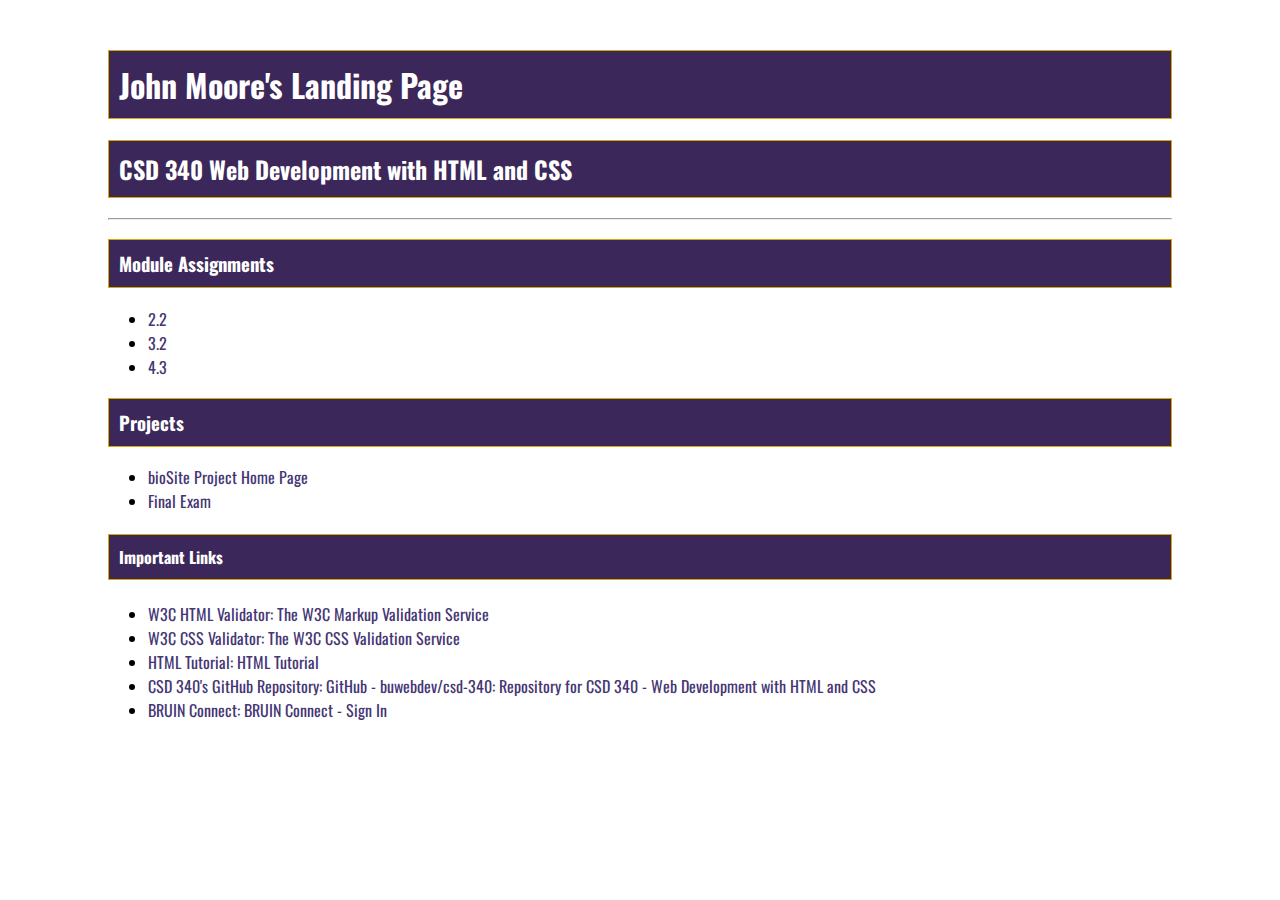
==== index.html @ d5297e99 "4.2" ====
<!DOCTYPE html>    
<html lang="en">
<head>
    <title>John Moore's CSD 340 Landing Page</title>
    <link rel="preconnect" href="https://fonts.googleapis.com"> 
    <link rel="preconnect" href="https://fonts.gstatic.com" crossorigin> 
    <link href="https://fonts.googleapis.com/css2?family=Oswald:wght@300;400;500;700&display=swap" rel="stylesheet">
    <link rel="stylesheet" type="text/css" href="site.css">
</head>

<body>
    <div id="container">
        <h1>John Moore's Landing Page</h1>
        <h2>CSD 340 Web Development with HTML and CSS</h2>
        <hr />
        <h3>Module Assignments</h3>
        <ul>
            <li><a href="./module-2/moore_EX1.html">2.2</a></li>
            <li><a href="./module-3/moore_EX2.html">3.2</a></li>
            <li><a href="./module-4/moore_EX3.html">4.3</a></li>
        </ul>
        <h3>Projects</h3>
        <ul>
            <li><a href="#">bioSite Project Home Page</a></li>
            <li><a href="#">Final Exam</a></li>
        </ul>
        <h4>Important Links</h4>
        <ul>
            <li><a href="https://validator.w3.org">W3C HTML Validator: The W3C Markup Validation Service</a></li>
            <li><a href="https://jigsaw.w3.org/css-validator/"> W3C CSS Validator: The W3C CSS Validation Service  </a></li>
            <li><a href="https://www.w3schools.com/html/">HTML Tutorial: HTML Tutorial</a></li>
            <li><a href="https://github.com/buwebdev/csd-340">CSD 340's GitHub Repository: GitHub - buwebdev/csd-340: Repository for CSD 340 - Web Development with HTML and CSS</a></li>
            <li><a href="https://bruinconnect.bellevue.edu/app/UserHome">BRUIN Connect: BRUIN Connect - Sign In</a></li>    
             
        </ul>
    </div>
</body>

</html>
---- site.css ----
:root {
    --primary-color: #3c275a;
    --secondary-color: #453674;
    --tertiary-color: #4f3674;
    --accent-color: #d6a800;
}
body {
    font-family: Oswald, Verdana, Arial, sans-serif;
}

#container {
    margin: 50px 100px 0 100px;
}

h1, h2, h3, h4 {
    background: var(--primary-color);
    color: #fff;
    border: 1px solid var(--accent-color);
    padding: 10px
}

a {
    color: var(--secondary-color);
    text-decoration: none;
}

a:hover {
    background: var(--accent-color);
    color: var(--tertiary-color);
}

a:visited {
    color: var(--primary-color);
}
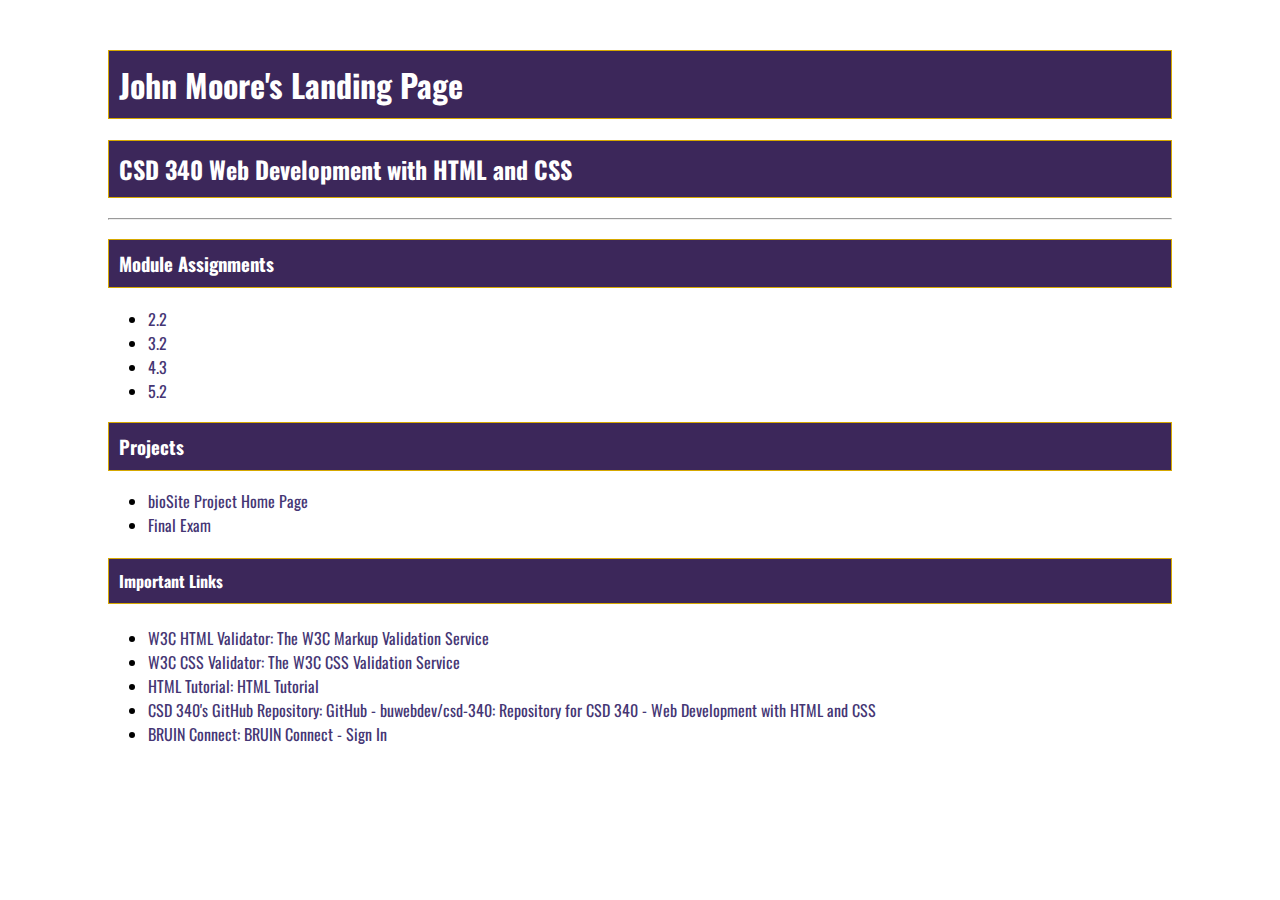
==== commit d9010749: "module 5" ====
--- a/index.html
+++ b/index.html
@@ -18,6 +18,7 @@
             <li><a href="./module-2/moore_EX1.html">2.2</a></li>
             <li><a href="./module-3/moore_EX2.html">3.2</a></li>
             <li><a href="./module-4/moore_EX3.html">4.3</a></li>
+            <li><a href="./module-5/moore_EX4.html">5.2</a></li>
         </ul>
         <h3>Projects</h3>
         <ul>
--- a/site.css
+++ b/site.css
@@ -4,6 +4,7 @@
     --tertiary-color: #4f3674;
     --accent-color: #d6a800;
 }
+
 body {
     font-family: Oswald, Verdana, Arial, sans-serif;
 }
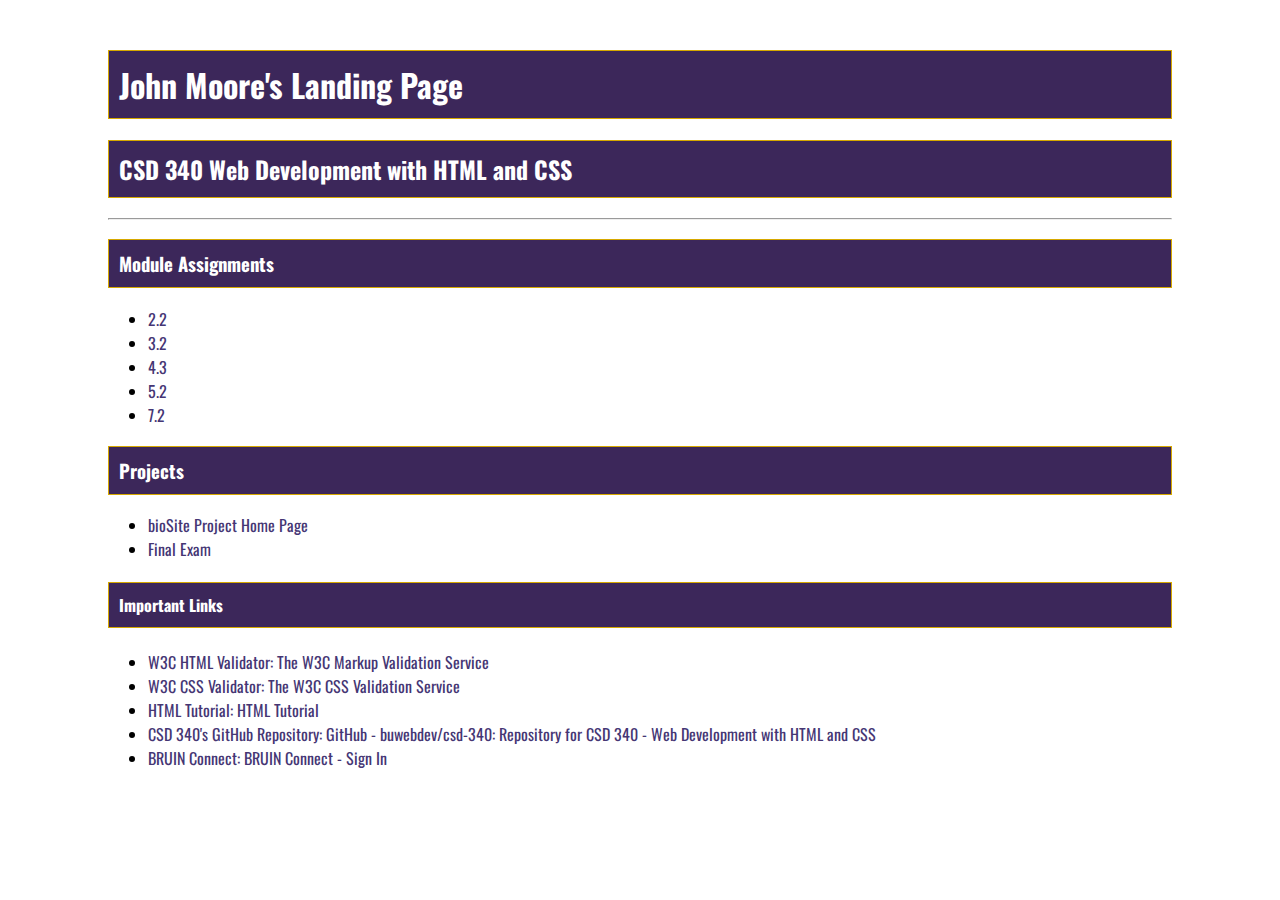
==== commit 119fd52d: "module 7" ====
--- a/index.html
+++ b/index.html
@@ -19,6 +19,7 @@
             <li><a href="./module-3/moore_EX2.html">3.2</a></li>
             <li><a href="./module-4/moore_EX3.html">4.3</a></li>
             <li><a href="./module-5/moore_EX4.html">5.2</a></li>
+            <li><a href="./module-7/moore_EX5.html">7.2</a></li>
         </ul>
         <h3>Projects</h3>
         <ul>
@@ -32,7 +33,6 @@
             <li><a href="https://www.w3schools.com/html/">HTML Tutorial: HTML Tutorial</a></li>
             <li><a href="https://github.com/buwebdev/csd-340">CSD 340's GitHub Repository: GitHub - buwebdev/csd-340: Repository for CSD 340 - Web Development with HTML and CSS</a></li>
             <li><a href="https://bruinconnect.bellevue.edu/app/UserHome">BRUIN Connect: BRUIN Connect - Sign In</a></li>    
-             
         </ul>
     </div>
 </body>
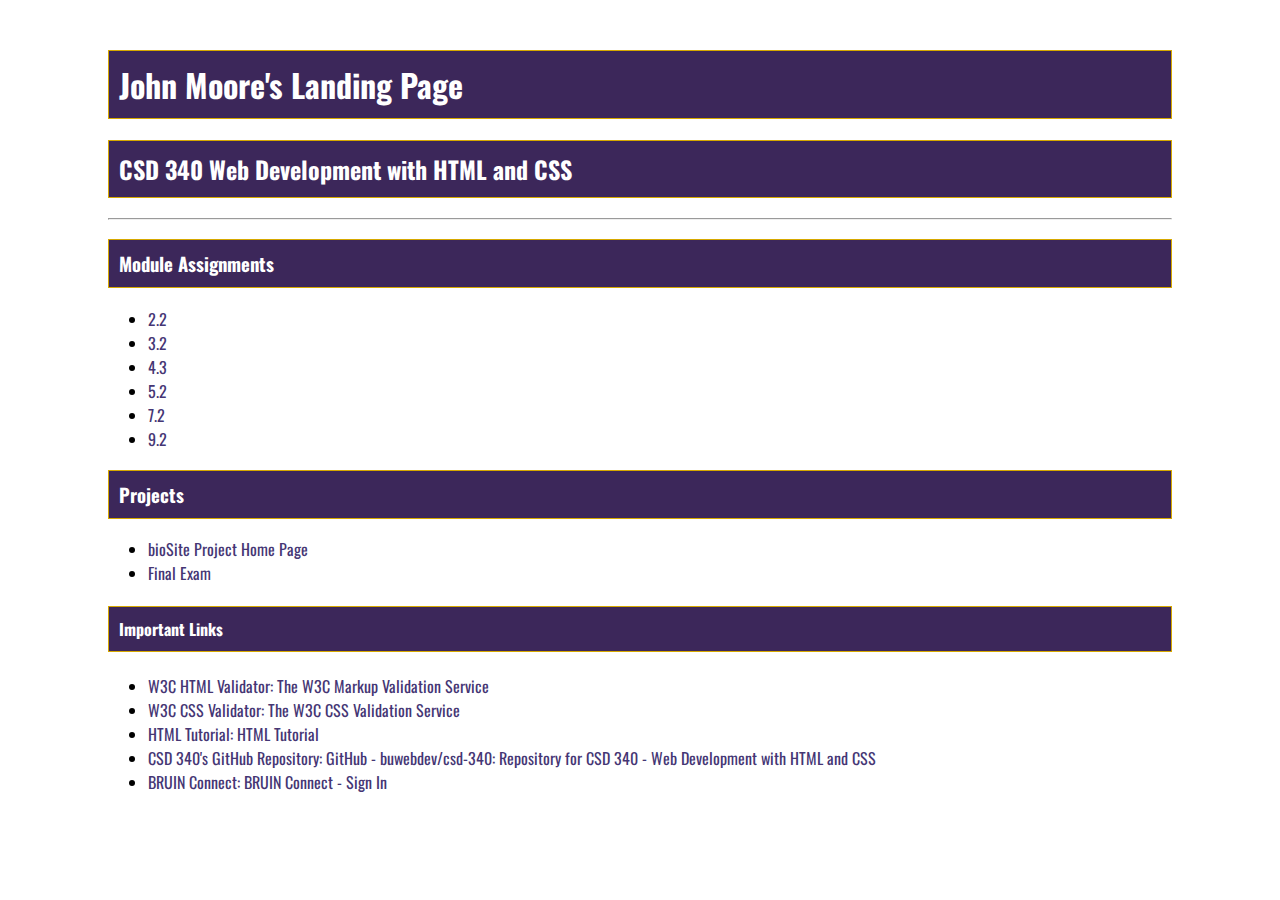
==== commit b25ade24: "mod 9" ====
--- a/index.html
+++ b/index.html
@@ -20,6 +20,7 @@
             <li><a href="./module-4/moore_EX3.html">4.3</a></li>
             <li><a href="./module-5/moore_EX4.html">5.2</a></li>
             <li><a href="./module-7/moore_EX5.html">7.2</a></li>
+            <li><a href="./module-9/moore_EX6.html">9.2</a></li>
         </ul>
         <h3>Projects</h3>
         <ul>
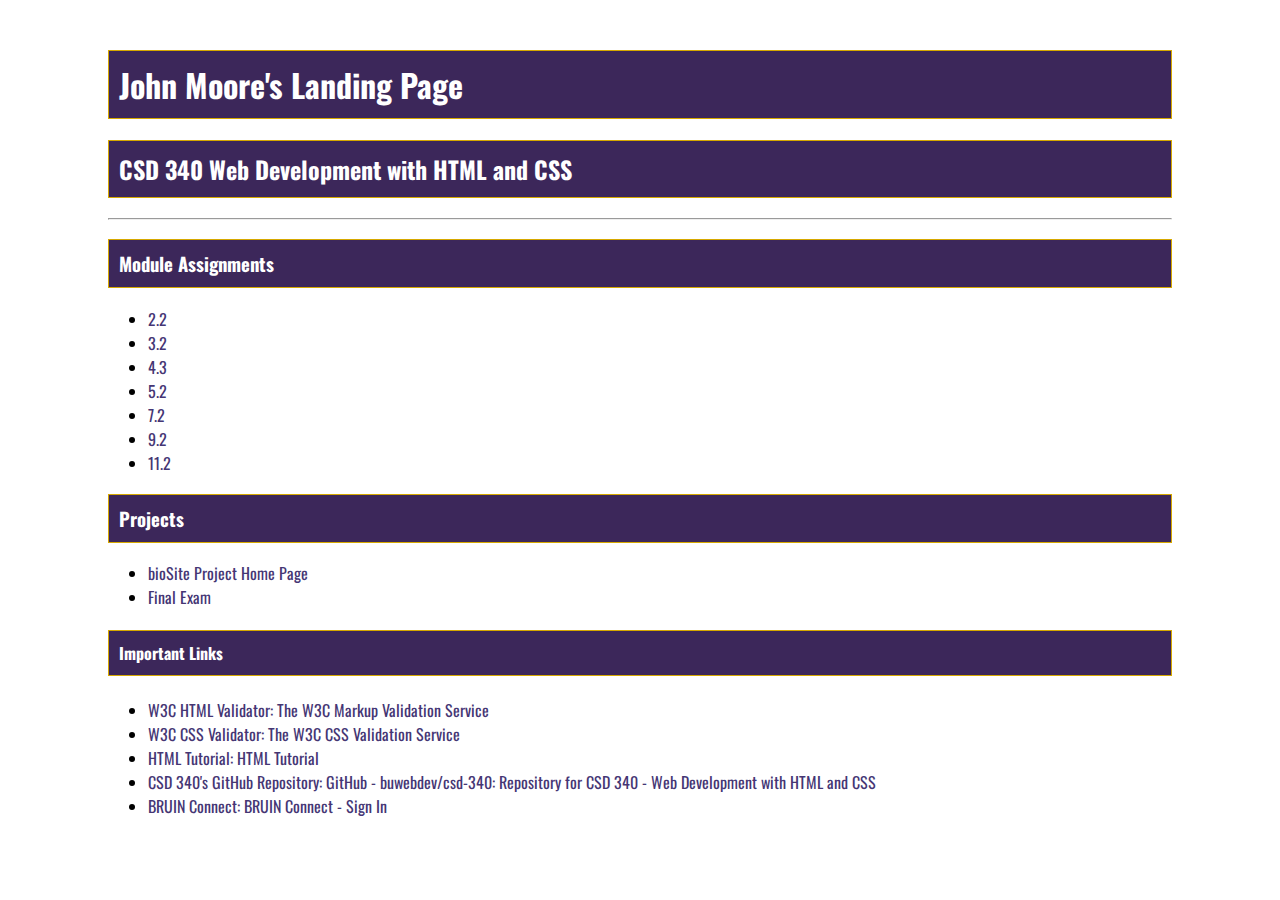
==== commit d9424aa6: "11.2" ====
--- a/index.html
+++ b/index.html
@@ -1,9 +1,10 @@
-<!DOCTYPE html>    
+<!DOCTYPE html>
 <html lang="en">
+
 <head>
     <title>John Moore's CSD 340 Landing Page</title>
-    <link rel="preconnect" href="https://fonts.googleapis.com"> 
-    <link rel="preconnect" href="https://fonts.gstatic.com" crossorigin> 
+    <link rel="preconnect" href="https://fonts.googleapis.com">
+    <link rel="preconnect" href="https://fonts.gstatic.com" crossorigin>
     <link href="https://fonts.googleapis.com/css2?family=Oswald:wght@300;400;500;700&display=swap" rel="stylesheet">
     <link rel="stylesheet" type="text/css" href="site.css">
 </head>
@@ -21,6 +22,7 @@
             <li><a href="./module-5/moore_EX4.html">5.2</a></li>
             <li><a href="./module-7/moore_EX5.html">7.2</a></li>
             <li><a href="./module-9/moore_EX6.html">9.2</a></li>
+            <li><a href="./module-11/index.html">11.2</a></li>
         </ul>
         <h3>Projects</h3>
         <ul>
@@ -30,10 +32,12 @@
         <h4>Important Links</h4>
         <ul>
             <li><a href="https://validator.w3.org">W3C HTML Validator: The W3C Markup Validation Service</a></li>
-            <li><a href="https://jigsaw.w3.org/css-validator/"> W3C CSS Validator: The W3C CSS Validation Service  </a></li>
+            <li><a href="https://jigsaw.w3.org/css-validator/"> W3C CSS Validator: The W3C CSS Validation Service </a>
+            </li>
             <li><a href="https://www.w3schools.com/html/">HTML Tutorial: HTML Tutorial</a></li>
-            <li><a href="https://github.com/buwebdev/csd-340">CSD 340's GitHub Repository: GitHub - buwebdev/csd-340: Repository for CSD 340 - Web Development with HTML and CSS</a></li>
-            <li><a href="https://bruinconnect.bellevue.edu/app/UserHome">BRUIN Connect: BRUIN Connect - Sign In</a></li>    
+            <li><a href="https://github.com/buwebdev/csd-340">CSD 340's GitHub Repository: GitHub - buwebdev/csd-340:
+                    Repository for CSD 340 - Web Development with HTML and CSS</a></li>
+            <li><a href="https://bruinconnect.bellevue.edu/app/UserHome">BRUIN Connect: BRUIN Connect - Sign In</a></li>
         </ul>
     </div>
 </body>
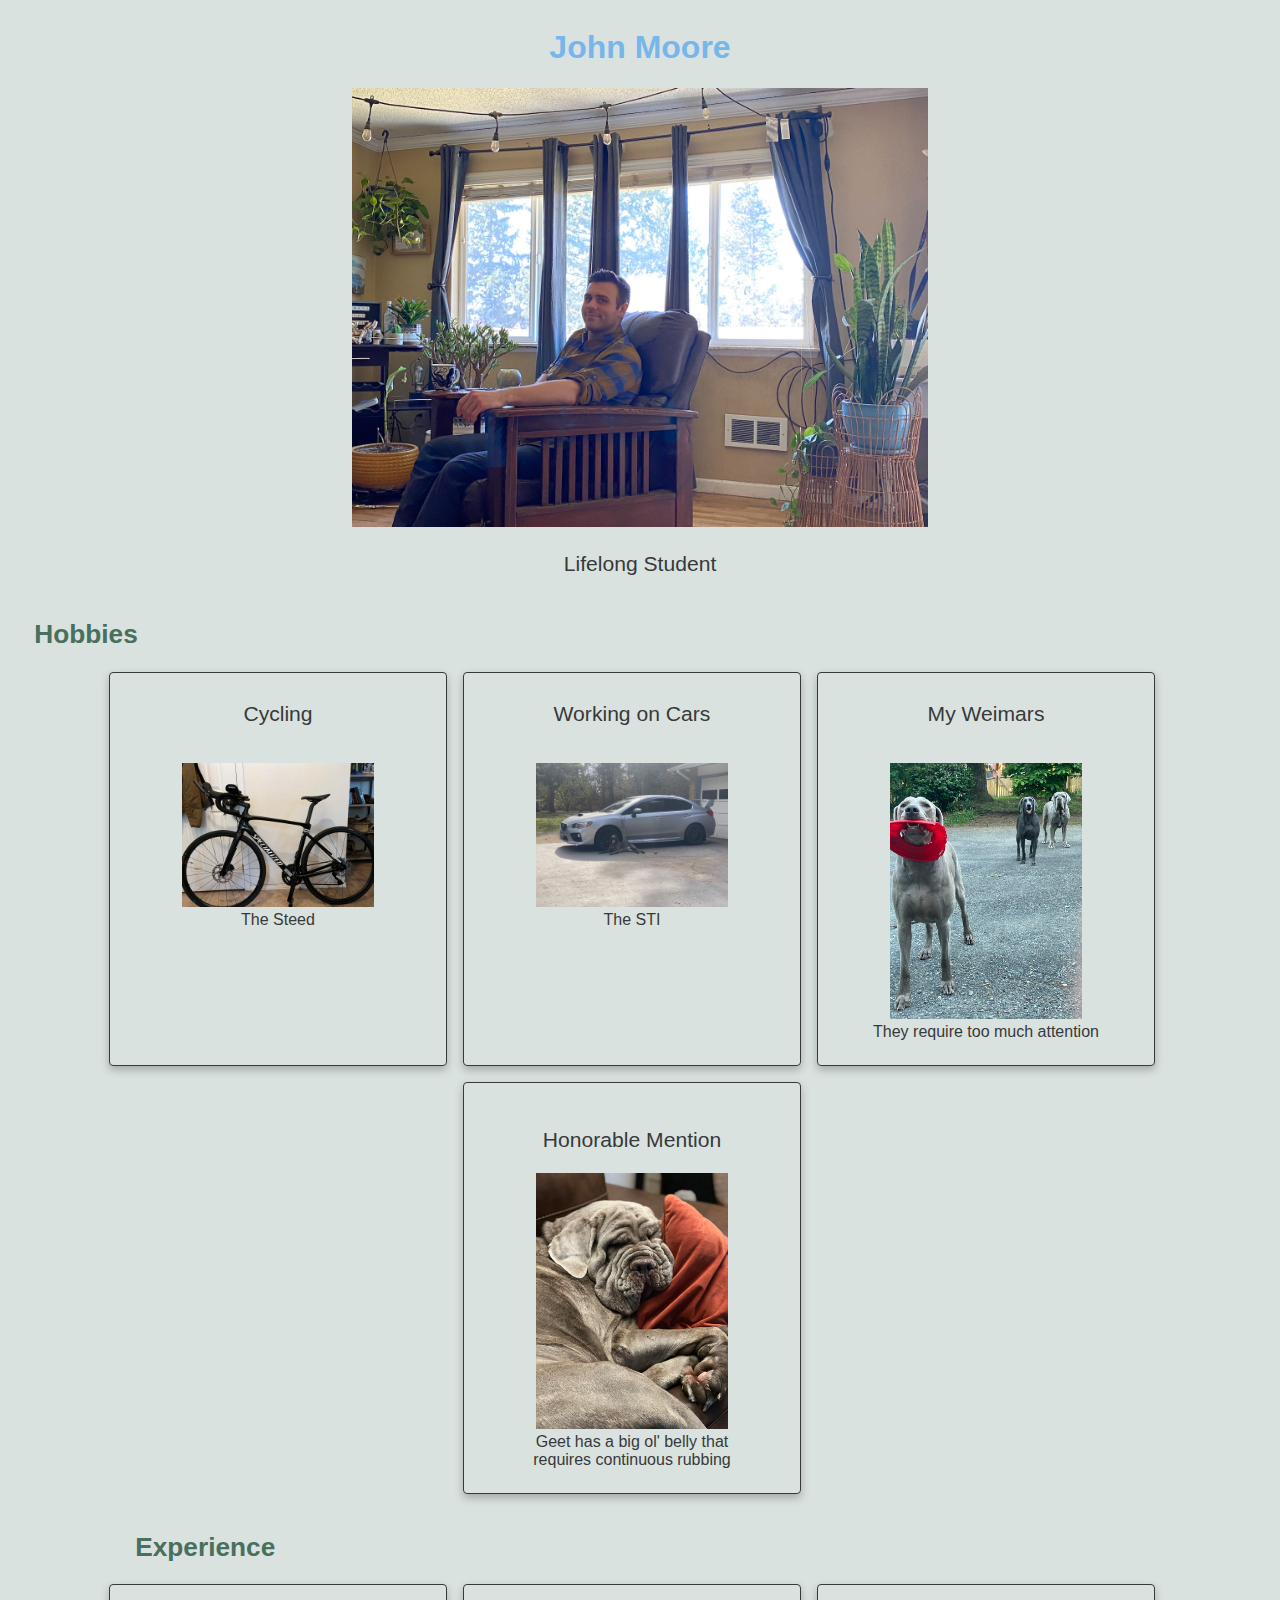
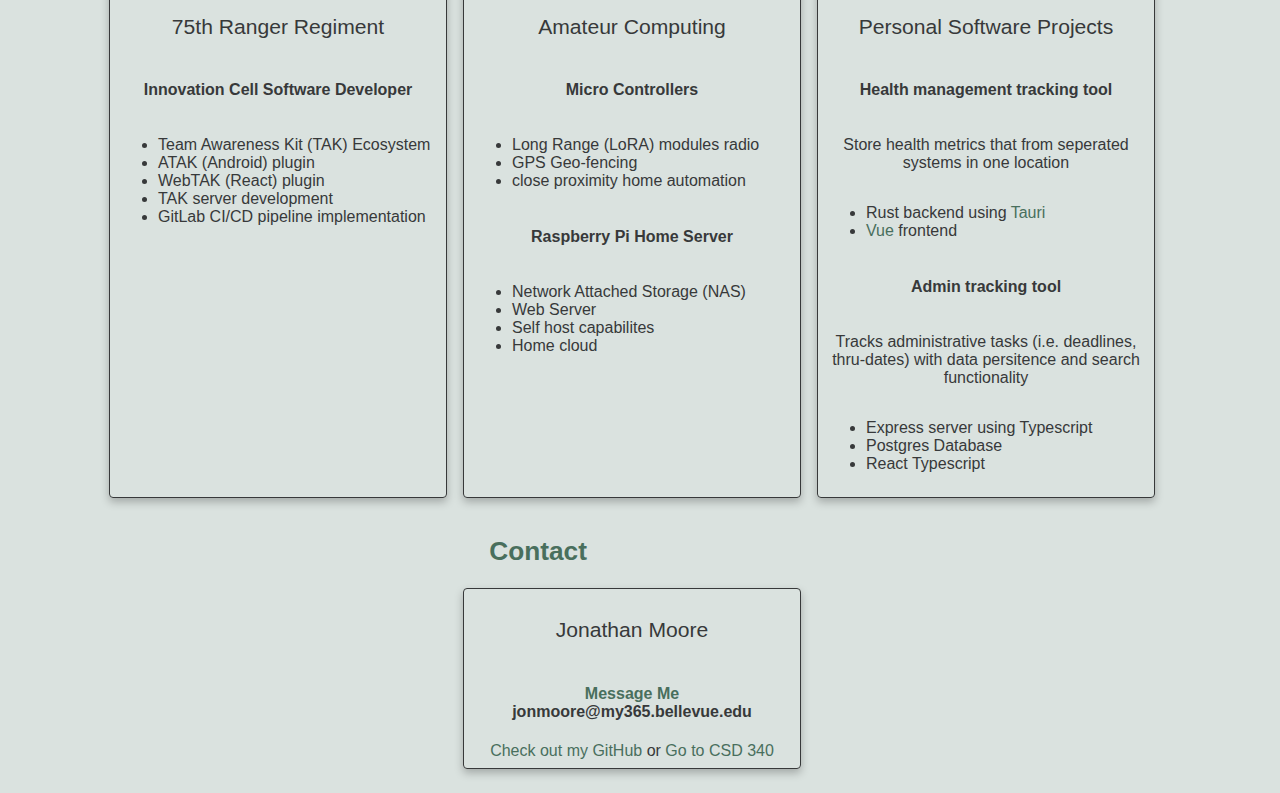
==== commit f4761a98: "module 12; landing page switch" ====
--- a/index.html
+++ b/index.html
@@ -2,43 +2,120 @@
 <html lang="en">
 
 <head>
-    <title>John Moore's CSD 340 Landing Page</title>
-    <link rel="preconnect" href="https://fonts.googleapis.com">
-    <link rel="preconnect" href="https://fonts.gstatic.com" crossorigin>
-    <link href="https://fonts.googleapis.com/css2?family=Oswald:wght@300;400;500;700&display=swap" rel="stylesheet">
-    <link rel="stylesheet" type="text/css" href="site.css">
+    <meta charset="UTF-8">
+    <meta http-equiv="X-UA-Compatible" content="IE=edge">
+    <meta name="viewport" content="width=device-width, initial-scale=1.0">
+    <link rel="stylesheet" href="index.css">
+    <title>John</title>
 </head>
 
 <body>
-    <div id="container">
-        <h1>John Moore's Landing Page</h1>
-        <h2>CSD 340 Web Development with HTML and CSS</h2>
-        <hr />
-        <h3>Module Assignments</h3>
-        <ul>
-            <li><a href="./module-2/moore_EX1.html">2.2</a></li>
-            <li><a href="./module-3/moore_EX2.html">3.2</a></li>
-            <li><a href="./module-4/moore_EX3.html">4.3</a></li>
-            <li><a href="./module-5/moore_EX4.html">5.2</a></li>
-            <li><a href="./module-7/moore_EX5.html">7.2</a></li>
-            <li><a href="./module-9/moore_EX6.html">9.2</a></li>
-            <li><a href="./module-11/index.html">11.2</a></li>
-        </ul>
-        <h3>Projects</h3>
-        <ul>
-            <li><a href="#">bioSite Project Home Page</a></li>
-            <li><a href="#">Final Exam</a></li>
-        </ul>
-        <h4>Important Links</h4>
-        <ul>
-            <li><a href="https://validator.w3.org">W3C HTML Validator: The W3C Markup Validation Service</a></li>
-            <li><a href="https://jigsaw.w3.org/css-validator/"> W3C CSS Validator: The W3C CSS Validation Service </a>
-            </li>
-            <li><a href="https://www.w3schools.com/html/">HTML Tutorial: HTML Tutorial</a></li>
-            <li><a href="https://github.com/buwebdev/csd-340">CSD 340's GitHub Repository: GitHub - buwebdev/csd-340:
-                    Repository for CSD 340 - Web Development with HTML and CSS</a></li>
-            <li><a href="https://bruinconnect.bellevue.edu/app/UserHome">BRUIN Connect: BRUIN Connect - Sign In</a></li>
-        </ul>
+    <div class="main-content">
+        <header>
+            <h1>John Moore</h1>
+            <img class="portrait" src="./images/portrait.png" alt="John">
+            <h3>Lifelong Student</h3>
+        </header>
+
+        <div class="content">
+            <h2>Hobbies</h2>
+            <div class="card-container">
+                <div class="card">
+                    <h3>Cycling</h3>
+                    <figure>
+                        <img class="hobby-img" alt="the steed" src="./images/steed.jpeg" />
+                        <figcaption>The Steed</figcaption>
+                    </figure>
+                </div>
+                <div class="card">
+                    <h3>Working on Cars</h3>
+                    <figure>
+                        <img class="hobby-img" alt="wrench" src="./images/sti.jpeg" />
+                        <figcaption>The STI</figcaption>
+                    </figure>
+                </div>
+                <div class="card">
+                    <h3>My Weimars</h3>
+                    <figure>
+                        <img class="hobby-img" alt="the weims" src="./images/trio.jpeg">
+                        <figcaption>
+                            They require too much attention
+                        </figcaption>
+                    </figure>
+                </div>
+                <div class="card">
+                    <figure>
+                        <h3>Honorable Mention</h3>
+                        <img class="hobby-img" alt="the geet" src="./images/geet.jpeg" />
+                        <figcaption>
+                            Geet has a big ol' belly that requires continuous rubbing
+                        </figcaption>
+                    </figure>
+                </div>
+            </div>
+        </div>
+        <div class="content">
+            <h2>Experience</h2>
+            <div class="card-container">
+                <div class="card">
+                    <h3>75th Ranger Regiment</h3>
+                    <h4>Innovation Cell Software Developer</h4>
+                    <ul>
+                        <li>Team Awareness Kit (TAK) Ecosystem</li>
+                        <li>ATAK (Android) plugin</li>
+                        <li>WebTAK (React) plugin</li>
+                        <li>TAK server development</li>
+                        <li>GitLab CI/CD pipeline implementation</li>
+                    </ul>
+                </div>
+                <div class="card">
+                    <h3>Amateur Computing</h3>
+                    <h4>Micro Controllers</h4>
+                    <ul>
+                        <li>Long Range (LoRA) modules radio</li>
+                        <li>GPS Geo-fencing</li>
+                        <li>close proximity home automation</li>
+                    </ul>
+                    <h4>Raspberry Pi Home Server</h4>
+                    <ul>
+                        <li>Network Attached Storage (NAS)</li>
+                        <li>Web Server</li>
+                        <li>Self host capabilites</li>
+                        <li>Home cloud</li>
+                    </ul>
+                </div>
+                <div class="card">
+                    <h3>Personal Software Projects</h3>
+                    <h4>Health management tracking tool</h4>
+                    <p>Store health metrics that from seperated systems in one location</p>
+                    <ul>
+                        <li>Rust backend using <a href="https://tauri.studio">Tauri</a></li>
+                        <li><a href="https://vuejs.org">Vue</a> frontend</li>
+                    </ul>
+                    <h4>Admin tracking tool</h4>
+                    <p>Tracks administrative tasks (i.e. deadlines, thru-dates) with data persitence and search
+                        functionality</p>
+                    <ul>
+                        <li>Express server using Typescript</li>
+                        <li>Postgres Database</li>
+                        <li>React Typescript</li>
+                    </ul>
+                </div>
+            </div>
+        </div>
+        <div class="content">
+            <h2>Contact</h2>
+            <div class="card">
+                <h3>Jonathan Moore</h3>
+                <h4><a href="mailto:jonmoore@my365.bellevue.edu">Message Me</a> jonmoore@my365.bellevue.edu</h4>
+                <span>
+
+                    <a href="https://github.com/mojo9492" target="_blank">Check out my GitHub</a>
+                    or
+                    <a href="../index.html" target="_blank">Go to CSD 340</a>
+                </span>
+            </div>
+        </div>
     </div>
 </body>
 
--- a/index.css
+++ b/index.css
@@ -0,0 +1,88 @@
+body {
+  background: #dae2df;
+  color: #37393a;
+}
+
+h1 {
+  font-size: 2rem;
+  font-weight: bold;
+  color: #77b6ea;
+}
+
+h2 {
+  font-size: 1.64rem;
+  font-weight: bold;
+  color: #496f5d;
+  margin-left: 1em;
+}
+
+h3 {
+  font-size: 1.32rem;
+  font-weight: 400;
+  color: #37393a;
+}
+
+header {
+  text-align: center;
+}
+
+a {
+  color: #496f5d;
+  text-decoration: none;
+  cursor: pointer;
+}
+a:hover {
+  color: #de8f6e;
+  text-decoration: underline;
+}
+
+.portrait {
+  height: auto;
+  width: 36em;
+  max-width: 100%;
+}
+
+.hobby-img {
+  height: auto;
+  width: 12em;
+}
+
+.main-content {
+  display: flex;
+  flex-flow: column nowrap;
+  place-content: center;
+  font-family: "Helvetica Neue", sans-serif;
+}
+
+.content {
+  display: flex;
+  flex-flow: column wrap;
+  place-items: flex-start;
+  margin: 0 auto;
+}
+
+.card-container {
+  display: flex;
+  flex-flow: row wrap;
+  place-content: center;
+}
+
+.card {
+  display: flex;
+  flex-flow: column nowrap;
+  border: 1px solid #37393a;
+  border-radius: 0.25rem;
+  box-shadow: 0 0.25rem 0.5rem 0 rgba(0, 0, 0, 0.25);
+  font-size: 1rem;
+  text-align: center;
+  margin: 0 1rem 1rem 0;
+  padding: 0.5rem;
+  height: auto;
+  width: 20em;
+}
+
+ul {
+  text-align: left;
+}
+
+/*# sourceMappingURL=index.css.map */
